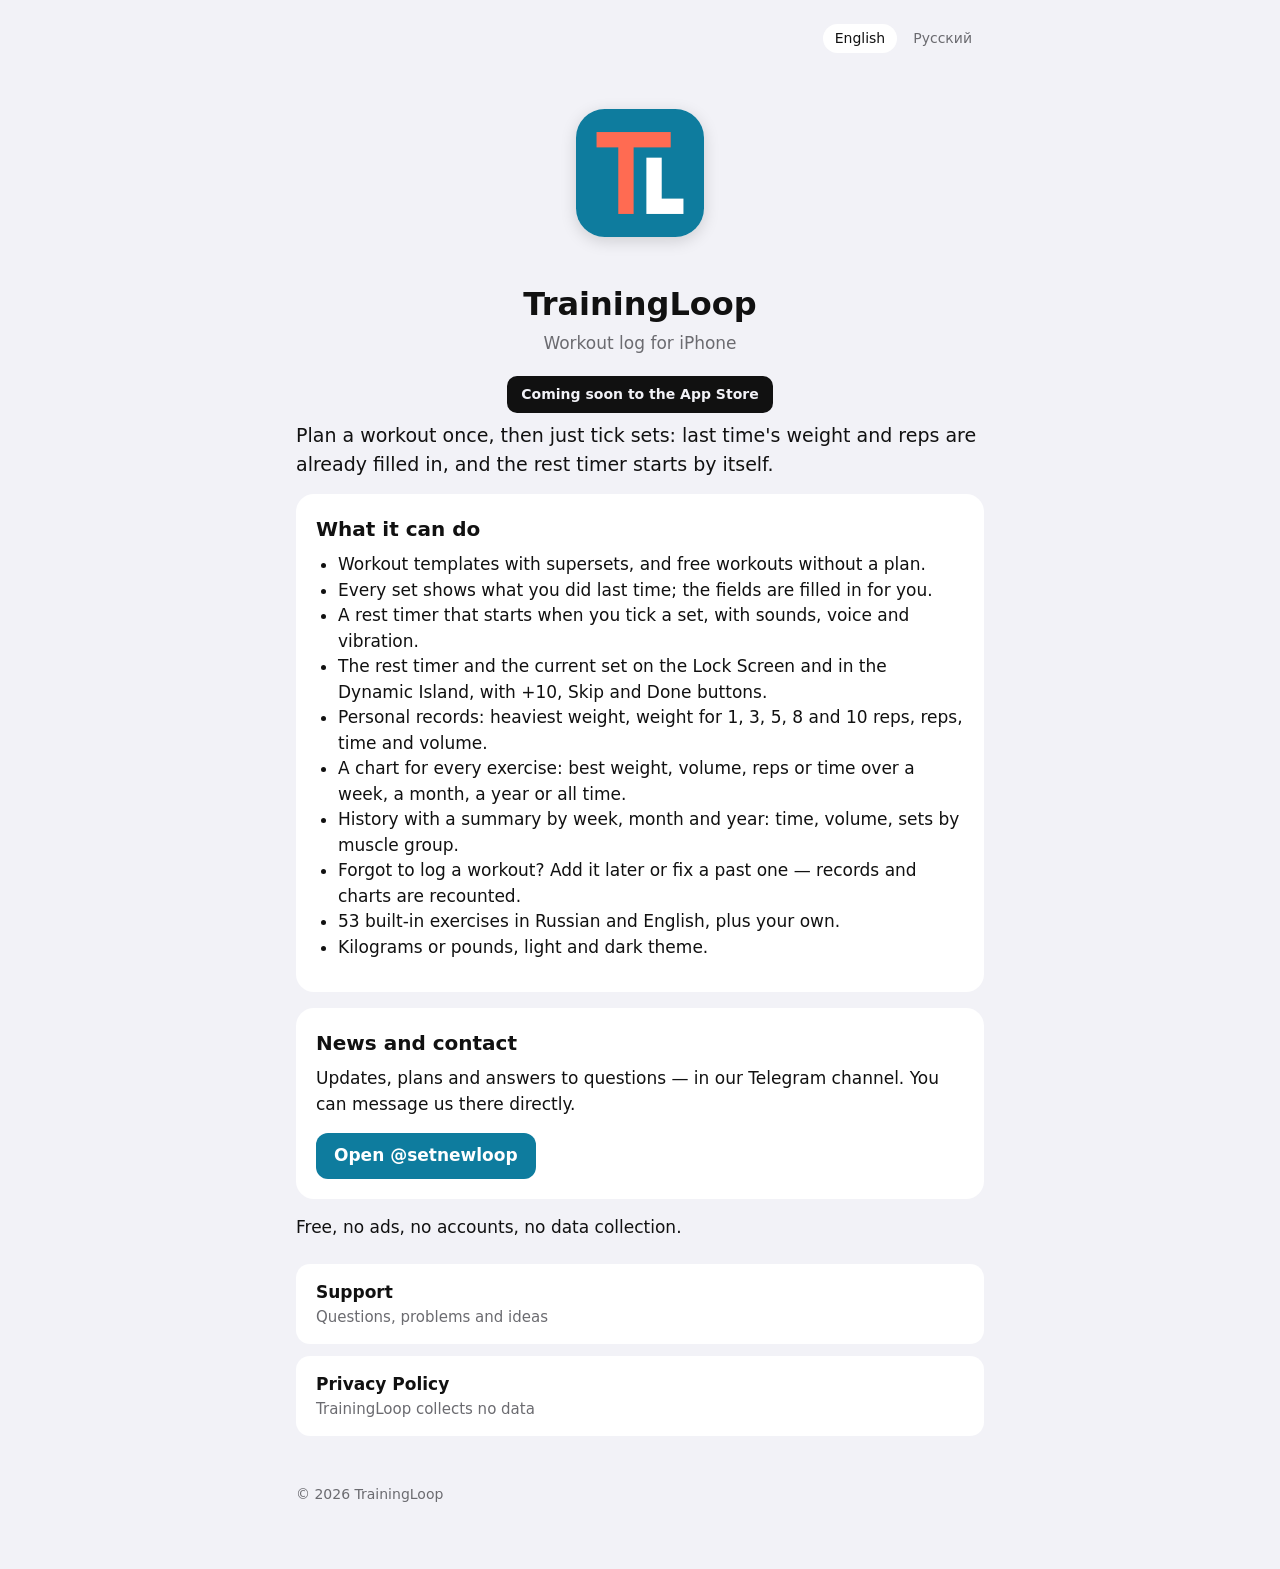
==== site/index.html @ 56a773b0 "README in SetLoop style; site: charts, past workouts, notifications - README: icon, links, how it wo" ====
<!doctype html>
<html lang="en">
<head>
<meta charset="utf-8">
<meta name="viewport" content="width=device-width, initial-scale=1">
<title>TrainingLoop — Workout Log</title>
<meta name="title-en" content="TrainingLoop — Workout Log">
<meta name="title-ru" content="TrainingLoop — дневник тренировок">
<meta name="description" content="TrainingLoop is a strength workout log for iPhone: templates, supersets, last time's numbers, a rest timer, records and progress charts.">
<meta property="og:type" content="website">
<meta property="og:site_name" content="TrainingLoop">
<meta property="og:title" content="TrainingLoop — Workout Log">
<meta property="og:description" content="Strength workout log for iPhone. Free, no ads, no data collection.">
<meta property="og:url" content="https://personan1.github.io/TrainingLoop/">
<meta property="og:image" content="https://personan1.github.io/TrainingLoop/social-preview.png">
<meta property="og:image:width" content="1280">
<meta property="og:image:height" content="640">
<meta name="twitter:card" content="summary_large_image">
<link rel="icon" href="icon.png">
<link rel="apple-touch-icon" href="icon.png">
<link rel="stylesheet" href="style.css?v=1">
<script src="lang.js"></script>
</head>
<body>
<main>
  <header>
    <nav class="lang" aria-label="Language">
      <button data-set="en">English</button>
      <button data-set="ru">Русский</button>
    </nav>
  </header>

  <div class="hero">
    <img src="icon.png" alt="">
  </div>

  <section data-lang="en" lang="en">
    <div class="hero">
      <h1>TrainingLoop</h1>
      <p class="muted">Workout log for iPhone</p>
      <span class="badge">Coming soon to the App Store</span>
    </div>
    <p class="lead">Plan a workout once, then just tick sets: last time's weight and reps are already filled in, and the rest timer starts by itself.</p>

    <div class="card">
      <h2>What it can do</h2>
      <ul>
        <li>Workout templates with supersets, and free workouts without a plan.</li>
        <li>Every set shows what you did last time; the fields are filled in for you.</li>
        <li>A rest timer that starts when you tick a set, with sounds, voice and vibration.</li>
        <li>The rest timer and the current set on the Lock Screen and in the Dynamic Island, with +10, Skip and Done buttons.</li>
        <li>Personal records: heaviest weight, weight for 1, 3, 5, 8 and 10 reps, reps, time and volume.</li>
        <li>A chart for every exercise: best weight, volume, reps or time over a week, a month, a year or all time.</li>
        <li>History with a summary by week, month and year: time, volume, sets by muscle group.</li>
        <li>Forgot to log a workout? Add it later or fix a past one — records and charts are recounted.</li>
        <li>53 built-in exercises in Russian and English, plus your own.</li>
        <li>Kilograms or pounds, light and dark theme.</li>
      </ul>
    </div>

    <div class="card telegram">
      <h2>News and contact</h2>
      <p>Updates, plans and answers to questions — in our Telegram channel. You can message us there directly.</p>
      <a class="button" href="https://t.me/setnewloop">Open @setnewloop</a>
    </div>

    <p>Free, no ads, no accounts, no data collection.</p>
    <div class="links">
      <a href="support/">Support<span>Questions, problems and ideas</span></a>
      <a href="privacy/">Privacy Policy<span>TrainingLoop collects no data</span></a>
    </div>
  </section>

  <section data-lang="ru" lang="ru">
    <div class="hero">
      <h1>TrainingLoop</h1>
      <p class="muted">Дневник тренировок для iPhone</p>
      <span class="badge">Скоро в App Store</span>
    </div>
    <p class="lead">Составьте тренировку один раз, а дальше просто отмечайте подходы: вес и повторы прошлого раза уже подставлены, таймер отдыха запускается сам.</p>

    <div class="card">
      <h2>Возможности</h2>
      <ul>
        <li>Шаблоны тренировок с суперсетами и свободные тренировки без плана.</li>
        <li>У каждого подхода видно, что было в прошлый раз; поля заполняются сами.</li>
        <li>Таймер отдыха запускается, когда отмечаете подход; звуки, голос и вибрация.</li>
        <li>Отдых и текущий подход на экране блокировки и в Dynamic Island, с кнопками «+10», «Пропустить» и «Выполнено».</li>
        <li>Личные рекорды: максимальный вес, вес на 1, 3, 5, 8 и 10 повторов, повторы, время и тоннаж.</li>
        <li>График по каждому упражнению: лучший вес, тоннаж, повторы или время за неделю, месяц, год или всё время.</li>
        <li>История и сводка за неделю, месяц и год: время, тоннаж, подходы по группам мышц.</li>
        <li>Забыли записать тренировку? Добавьте её задним числом или исправьте прошлую — рекорды и графики пересчитаются.</li>
        <li>53 встроенных упражнения на русском и английском, плюс свои.</li>
        <li>Килограммы или фунты, светлая и тёмная тема.</li>
      </ul>
    </div>

    <div class="card telegram">
      <h2>Новости и связь</h2>
      <p>Обновления, планы и ответы на вопросы — в нашем Telegram-канале. Там же можно написать нам напрямую.</p>
      <a class="button" href="https://t.me/setnewloop">Открыть @setnewloop</a>
    </div>

    <p>Бесплатно, без рекламы, без аккаунтов и без сбора данных.</p>
    <div class="links">
      <a href="support/">Поддержка<span>Вопросы, проблемы и идеи</span></a>
      <a href="privacy/">Политика конфиденциальности<span>TrainingLoop не собирает данные</span></a>
    </div>
  </section>

  <footer>© 2026 TrainingLoop</footer>
</main>
</body>
</html>
---- site/style.css ----
:root {
  --bg: #f2f2f7;
  --card: #fff;
  --fg: #111;
  --muted: #6b6b70;
  --accent: #0e7c9e;
  --line: #e2e2e7;
}
@media (prefers-color-scheme: dark) {
  :root {
    --bg: #000;
    --card: #1c1c1e;
    --fg: #f2f2f7;
    --muted: #98989f;
    --accent: #2a9cc0;
    --line: #2c2c2e;
  }
}
* { box-sizing: border-box; }
body {
  margin: 0;
  background: var(--bg);
  color: var(--fg);
  font: 17px/1.5 -apple-system, BlinkMacSystemFont, "Segoe UI", system-ui, sans-serif;
  -webkit-text-size-adjust: 100%;
}
main { max-width: 720px; margin: 0 auto; padding: 24px 16px 64px; }
header { display: flex; align-items: center; gap: 12px; margin-bottom: 24px; }
header a.home { display: flex; align-items: center; gap: 12px; color: inherit; text-decoration: none; font-weight: 600; font-size: 20px; }
header img { width: 44px; height: 44px; border-radius: 22.37%; }
nav.lang { margin-left: auto; display: flex; gap: 4px; }
nav.lang button {
  font: inherit; font-size: 14px; border: 0; border-radius: 99px; padding: 4px 12px;
  background: transparent; color: var(--muted); cursor: pointer;
}
nav.lang button[aria-pressed="true"] { background: var(--card); color: var(--fg); }
h1 { font-size: 32px; line-height: 1.2; margin: 0 0 8px; }
h2 { font-size: 20px; margin: 32px 0 8px; }
p, ul { margin: 0 0 12px; }
ul { padding-left: 22px; }
a { color: var(--accent); }
.muted { color: var(--muted); }
.card { background: var(--card); border-radius: 18px; padding: 20px; margin: 16px 0; }
.card h2 { margin-top: 0; }
.hero { text-align: center; padding: 32px 0 8px; }
.hero img { width: 128px; height: 128px; border-radius: 22.37%; box-shadow: 0 4px 16px rgba(0, 0, 0, .15); }
.links { display: grid; gap: 12px; margin-top: 24px; }
.links a {
  display: block; background: var(--card); border-radius: 14px; padding: 16px 20px;
  color: var(--fg); text-decoration: none; font-weight: 600;
}
.links a span { display: block; font-weight: 400; color: var(--muted); font-size: 15px; }
.button {
  display: inline-block; background: var(--accent); color: #fff; text-decoration: none;
  font-weight: 600; border-radius: 12px; padding: 10px 18px;
}
footer { margin-top: 48px; font-size: 14px; color: var(--muted); }
/* Both languages are on every page; lang.js hides the other one. Without JS both stay visible. */
html.js [data-lang]:not(.shown) { display: none; }
.lead { font-size: 19px; }
.badge {
  display: inline-block; margin-top: 8px; background: var(--fg); color: var(--bg);
  border-radius: 10px; padding: 8px 14px; font-size: 14px; font-weight: 600;
}
.telegram .button { margin-top: 4px; }
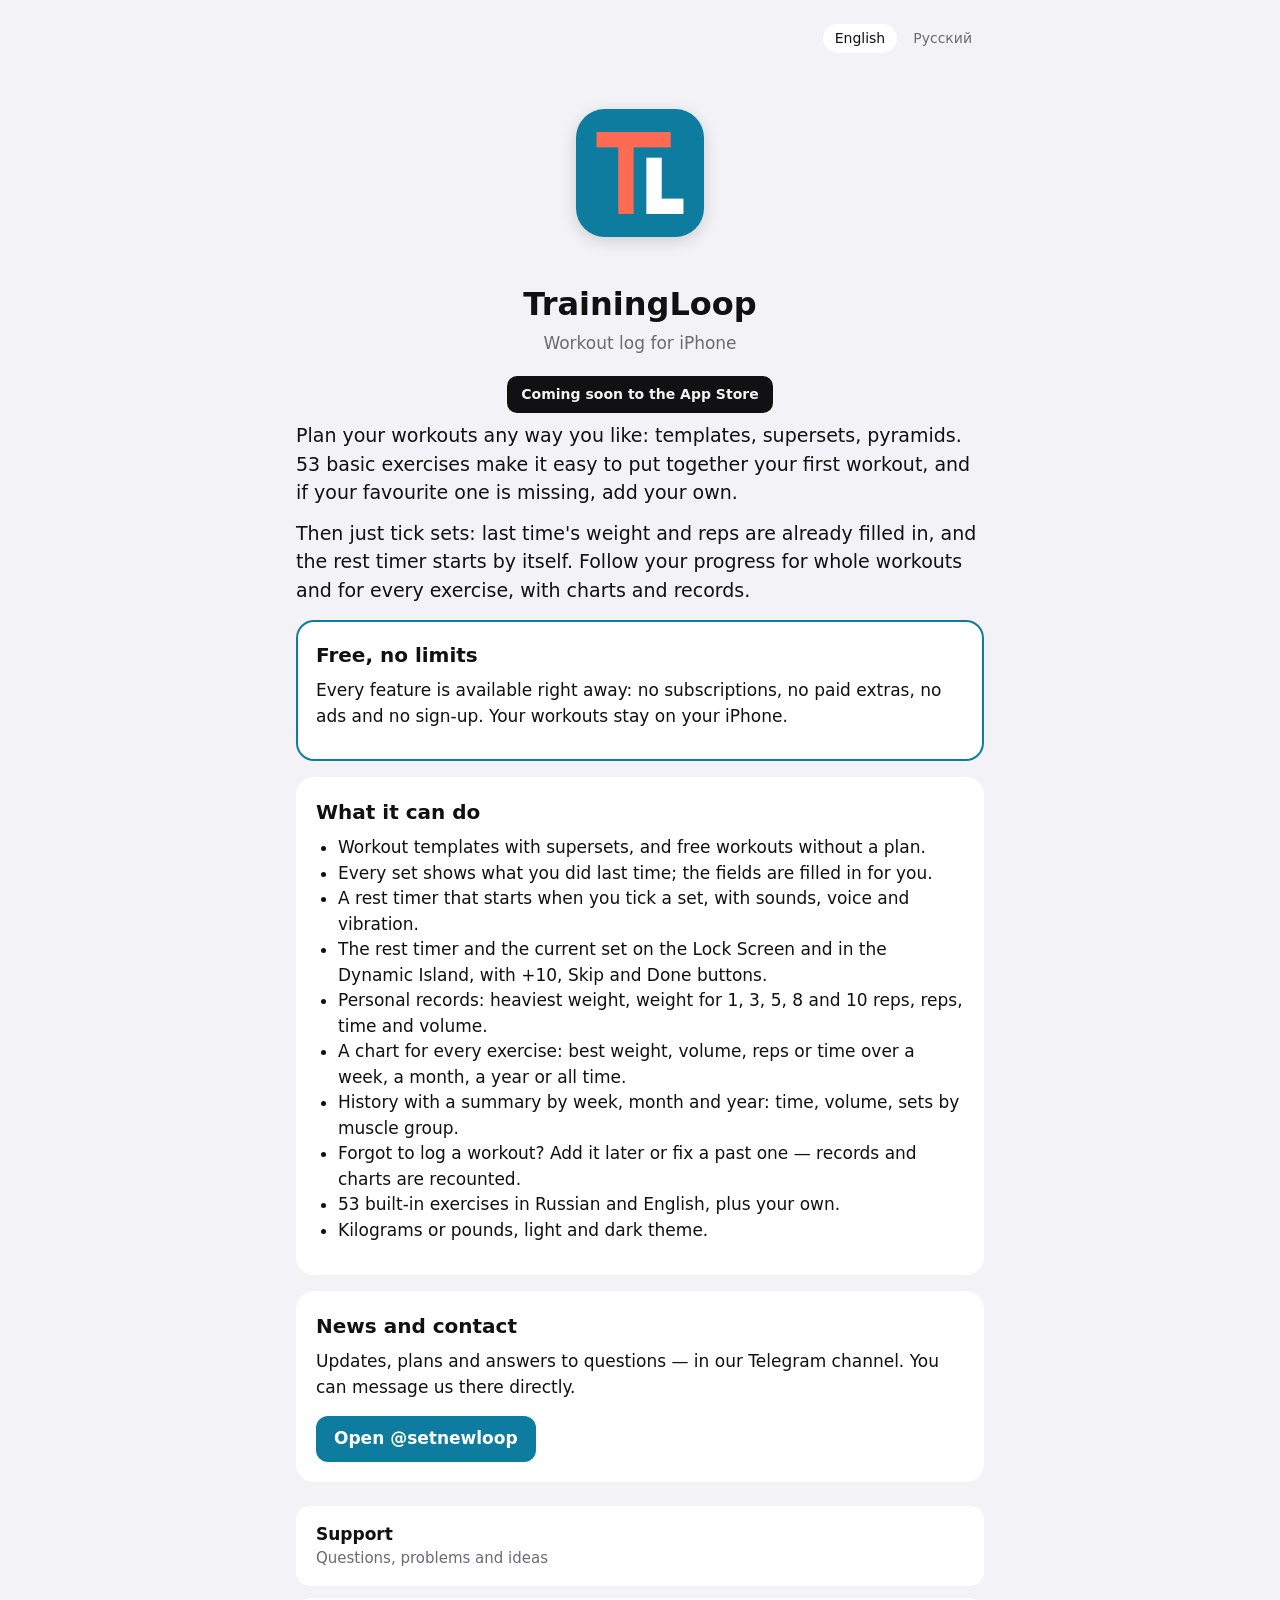
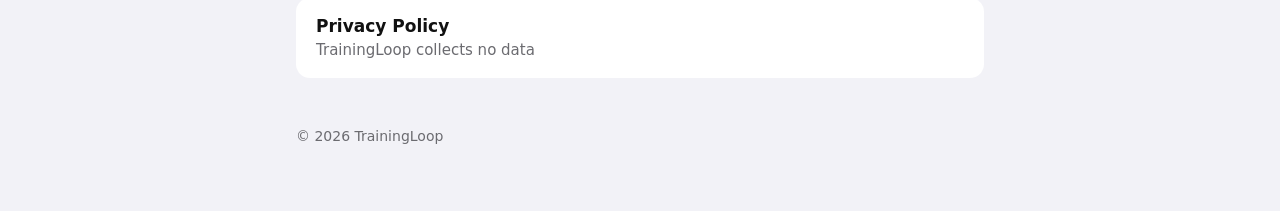
==== commit ad436941: "Landing: new intro and a "free, no limits" block Co-Authored-By: Claude Opus 5.5 <noreply@anthropic." ====
--- a/site/index.html
+++ b/site/index.html
@@ -10,7 +10,7 @@
 <meta property="og:type" content="website">
 <meta property="og:site_name" content="TrainingLoop">
 <meta property="og:title" content="TrainingLoop — Workout Log">
-<meta property="og:description" content="Strength workout log for iPhone. Free, no ads, no data collection.">
+<meta property="og:description" content="Strength workout log for iPhone. Free with no limits: no subscriptions, no ads, no data collection.">
 <meta property="og:url" content="https://personan1.github.io/TrainingLoop/">
 <meta property="og:image" content="https://personan1.github.io/TrainingLoop/social-preview.png">
 <meta property="og:image:width" content="1280">
@@ -18,7 +18,7 @@
 <meta name="twitter:card" content="summary_large_image">
 <link rel="icon" href="icon.png">
 <link rel="apple-touch-icon" href="icon.png">
-<link rel="stylesheet" href="style.css?v=1">
+<link rel="stylesheet" href="style.css?v=2">
 <script src="lang.js"></script>
 </head>
 <body>
@@ -40,7 +40,13 @@
       <p class="muted">Workout log for iPhone</p>
       <span class="badge">Coming soon to the App Store</span>
     </div>
-    <p class="lead">Plan a workout once, then just tick sets: last time's weight and reps are already filled in, and the rest timer starts by itself.</p>
+    <p class="lead">Plan your workouts any way you like: templates, supersets, pyramids. 53 basic exercises make it easy to put together your first workout, and if your favourite one is missing, add your own.</p>
+    <p class="lead">Then just tick sets: last time's weight and reps are already filled in, and the rest timer starts by itself. Follow your progress for whole workouts and for every exercise, with charts and records.</p>
+
+    <div class="card free">
+      <h2>Free, no limits</h2>
+      <p>Every feature is available right away: no subscriptions, no paid extras, no ads and no sign-up. Your workouts stay on your iPhone.</p>
+    </div>
 
     <div class="card">
       <h2>What it can do</h2>
@@ -64,7 +70,6 @@
       <a class="button" href="https://t.me/setnewloop">Open @setnewloop</a>
     </div>
 
-    <p>Free, no ads, no accounts, no data collection.</p>
     <div class="links">
       <a href="support/">Support<span>Questions, problems and ideas</span></a>
       <a href="privacy/">Privacy Policy<span>TrainingLoop collects no data</span></a>
@@ -77,7 +82,13 @@
       <p class="muted">Дневник тренировок для iPhone</p>
       <span class="badge">Скоро в App Store</span>
     </div>
-    <p class="lead">Составьте тренировку один раз, а дальше просто отмечайте подходы: вес и повторы прошлого раза уже подставлены, таймер отдыха запускается сам.</p>
+    <p class="lead">Составляйте и планируйте тренировки как удобно: шаблоны, суперсеты, пирамиды. 53 базовых упражнения помогут быстро собрать первую тренировку, а если любимого нет — добавьте своё.</p>
+    <p class="lead">Дальше просто отмечайте подходы: вес и повторы прошлого раза уже подставлены, таймер отдыха запускается сам. Следите за прогрессом и по тренировкам, и по каждому упражнению — с графиками и рекордами.</p>
+
+    <div class="card free">
+      <h2>Бесплатно и без ограничений</h2>
+      <p>Все функции доступны сразу: без подписок, платных дополнений, рекламы и регистрации. Тренировки хранятся на вашем iPhone.</p>
+    </div>
 
     <div class="card">
       <h2>Возможности</h2>
@@ -101,7 +112,6 @@
       <a class="button" href="https://t.me/setnewloop">Открыть @setnewloop</a>
     </div>
 
-    <p>Бесплатно, без рекламы, без аккаунтов и без сбора данных.</p>
     <div class="links">
       <a href="support/">Поддержка<span>Вопросы, проблемы и идеи</span></a>
       <a href="privacy/">Политика конфиденциальности<span>TrainingLoop не собирает данные</span></a>
--- a/site/style.css
+++ b/site/style.css
@@ -63,3 +63,4 @@
   border-radius: 10px; padding: 8px 14px; font-size: 14px; font-weight: 600;
 }
 .telegram .button { margin-top: 4px; }
+.free { box-shadow: inset 0 0 0 2px var(--accent); }
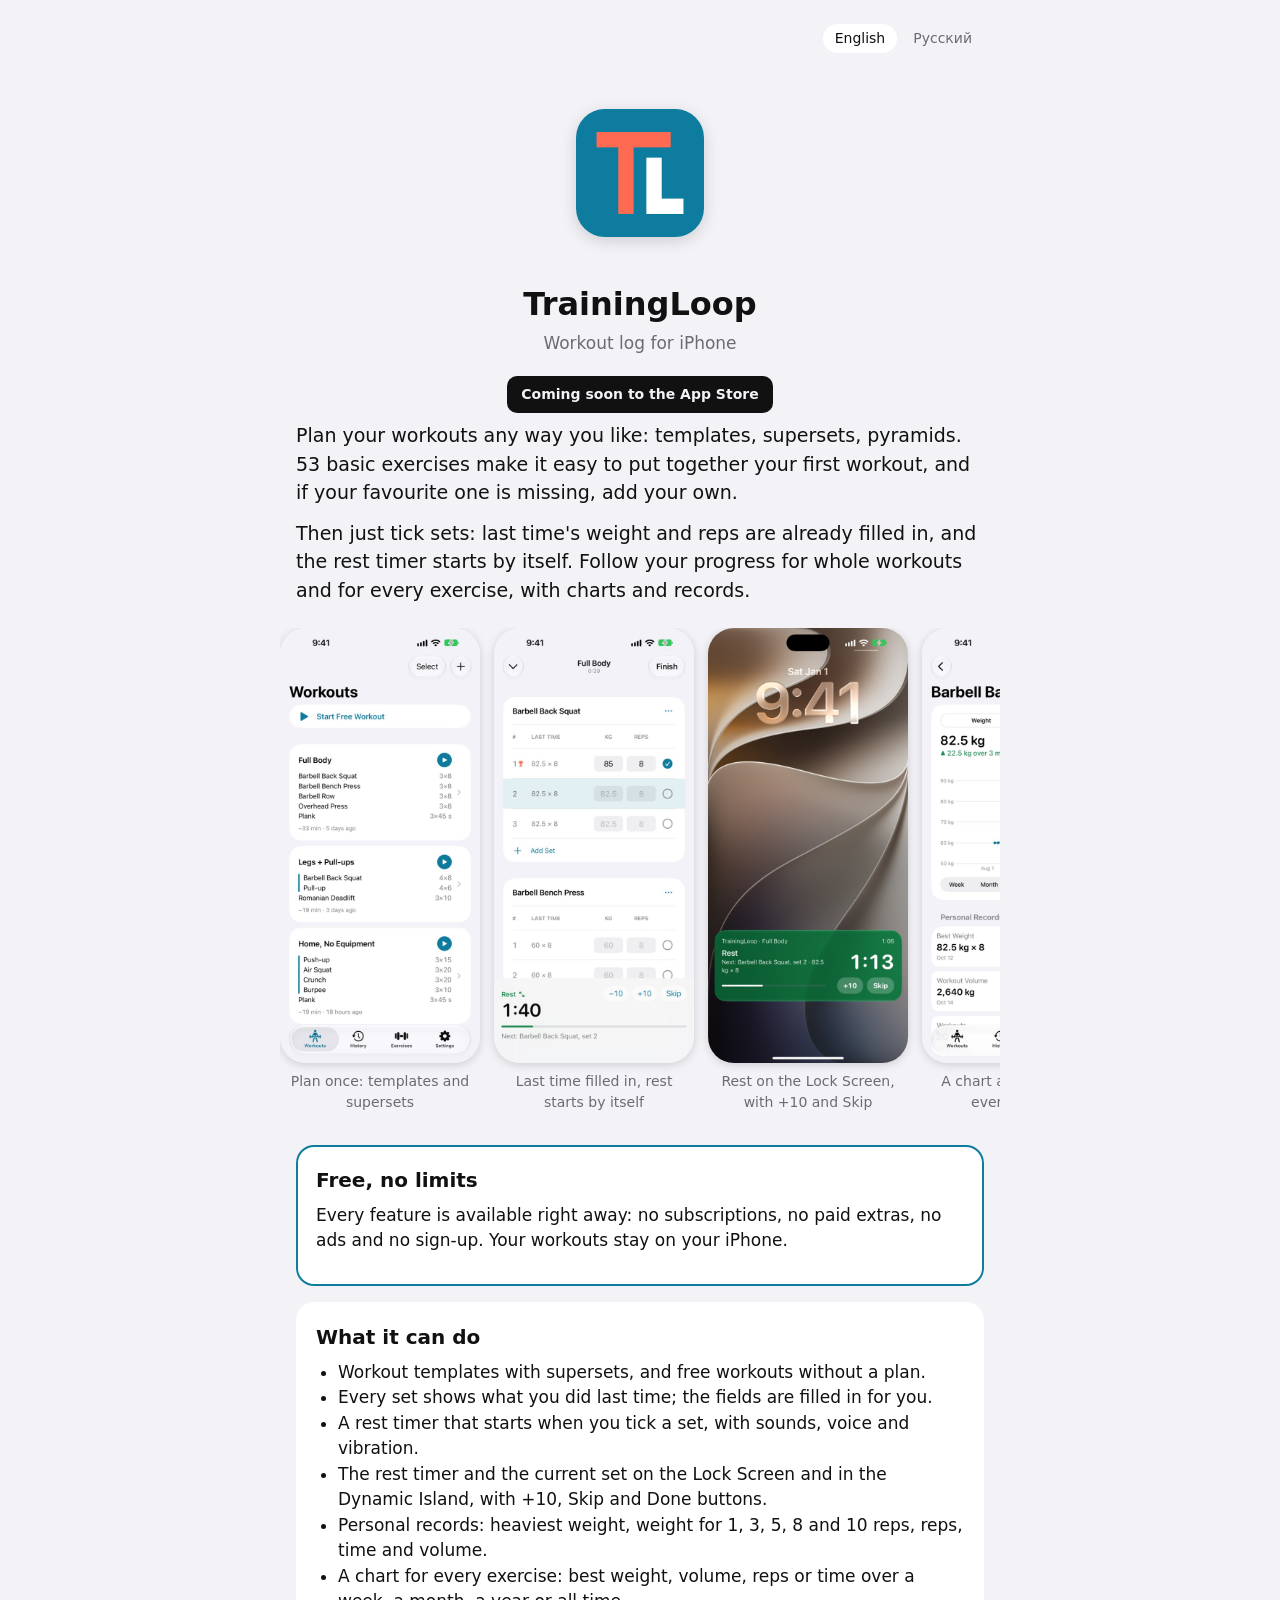
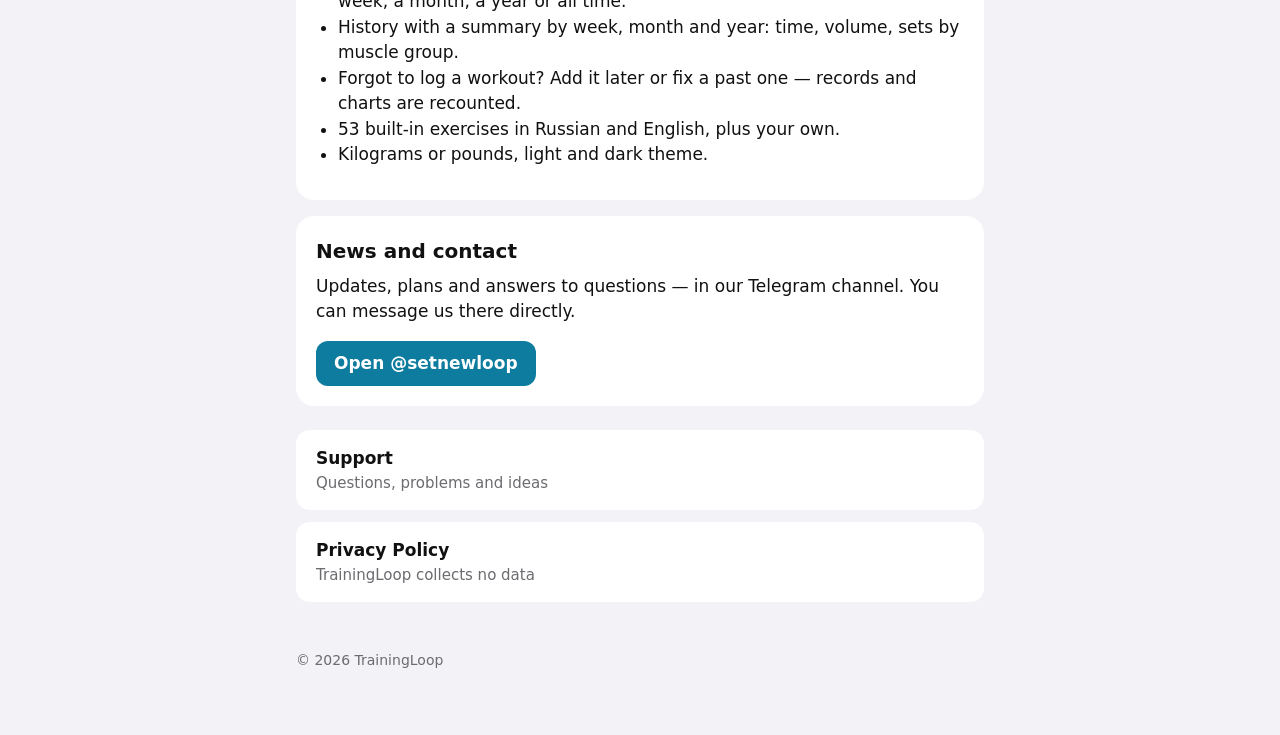
==== commit e7a67e64: "Screenshots on the landing page and in README Six screenshots per language on the landing (scrollabl" ====
--- a/site/index.html
+++ b/site/index.html
@@ -18,7 +18,7 @@
 <meta name="twitter:card" content="summary_large_image">
 <link rel="icon" href="icon.png">
 <link rel="apple-touch-icon" href="icon.png">
-<link rel="stylesheet" href="style.css?v=2">
+<link rel="stylesheet" href="style.css?v=3">
 <script src="lang.js"></script>
 </head>
 <body>
@@ -42,6 +42,15 @@
     </div>
     <p class="lead">Plan your workouts any way you like: templates, supersets, pyramids. 53 basic exercises make it easy to put together your first workout, and if your favourite one is missing, add your own.</p>
     <p class="lead">Then just tick sets: last time's weight and reps are already filled in, and the rest timer starts by itself. Follow your progress for whole workouts and for every exercise, with charts and records.</p>
+
+    <div class="shots" aria-label="Screenshots">
+      <figure><img src="screens/en-1-templates.jpg" alt="Workout templates with supersets" loading="lazy"><figcaption>Plan once: templates and supersets</figcaption></figure>
+      <figure><img src="screens/en-2-workout.jpg" alt="Workout screen: last time's numbers, a record and the rest timer" loading="lazy"><figcaption>Last time filled in, rest starts by itself</figcaption></figure>
+      <figure><img src="screens/en-3-lock.jpg" alt="Live Activity on the Lock Screen" loading="lazy"><figcaption>Rest on the Lock Screen, with +10 and Skip</figcaption></figure>
+      <figure><img src="screens/en-4-chart.jpg" alt="Exercise chart and personal records" loading="lazy"><figcaption>A chart and records for every exercise</figcaption></figure>
+      <figure><img src="screens/en-5-history.jpg" alt="History with records" loading="lazy"><figcaption>History with records 🏆</figcaption></figure>
+      <figure><img src="screens/en-6-summary.jpg" alt="Monthly summary: volume by week and a calendar" loading="lazy"><figcaption>Summary by week, month and year</figcaption></figure>
+    </div>
 
     <div class="card free">
       <h2>Free, no limits</h2>
@@ -85,6 +94,15 @@
     <p class="lead">Составляйте и планируйте тренировки как удобно: шаблоны, суперсеты, пирамиды. 53 базовых упражнения помогут быстро собрать первую тренировку, а если любимого нет — добавьте своё.</p>
     <p class="lead">Дальше просто отмечайте подходы: вес и повторы прошлого раза уже подставлены, таймер отдыха запускается сам. Следите за прогрессом и по тренировкам, и по каждому упражнению — с графиками и рекордами.</p>
 
+    <div class="shots" aria-label="Скриншоты">
+      <figure><img src="screens/ru-1-templates.jpg" alt="Шаблоны тренировок с суперсетами" loading="lazy"><figcaption>Один раз составьте: шаблоны и суперсеты</figcaption></figure>
+      <figure><img src="screens/ru-2-workout.jpg" alt="Экран тренировки: прошлый раз, рекорд и таймер отдыха" loading="lazy"><figcaption>Прошлый раз подставлен, отдых — сам</figcaption></figure>
+      <figure><img src="screens/ru-3-lock.jpg" alt="Live Activity на экране блокировки" loading="lazy"><figcaption>Отдых на экране блокировки, с «+10» и «Пропустить»</figcaption></figure>
+      <figure><img src="screens/ru-4-chart.jpg" alt="График упражнения и личные рекорды" loading="lazy"><figcaption>График и рекорды по каждому упражнению</figcaption></figure>
+      <figure><img src="screens/ru-5-history.jpg" alt="История с рекордами" loading="lazy"><figcaption>История с рекордами 🏆</figcaption></figure>
+      <figure><img src="screens/ru-6-summary.jpg" alt="Сводка за месяц: тоннаж по неделям и календарь" loading="lazy"><figcaption>Сводка за неделю, месяц и год</figcaption></figure>
+    </div>
+
     <div class="card free">
       <h2>Бесплатно и без ограничений</h2>
       <p>Все функции доступны сразу: без подписок, платных дополнений, рекламы и регистрации. Тренировки хранятся на вашем iPhone.</p>
--- a/site/style.css
+++ b/site/style.css
@@ -63,4 +63,14 @@
   border-radius: 10px; padding: 8px 14px; font-size: 14px; font-weight: 600;
 }
 .telegram .button { margin-top: 4px; }
+.shots {
+  display: flex; gap: 14px; overflow-x: auto; scroll-snap-type: x mandatory;
+  margin: 24px -16px; padding: 0 16px 8px; scrollbar-width: thin;
+}
+.shots figure { flex: 0 0 200px; margin: 0; scroll-snap-align: start; }
+.shots img {
+  display: block; width: 100%; height: auto; aspect-ratio: 1320 / 2868;
+  border-radius: 26px; box-shadow: 0 2px 10px rgba(0, 0, 0, .15);
+}
+.shots figcaption { font-size: 14px; color: var(--muted); margin-top: 8px; text-align: center; }
 .free { box-shadow: inset 0 0 0 2px var(--accent); }
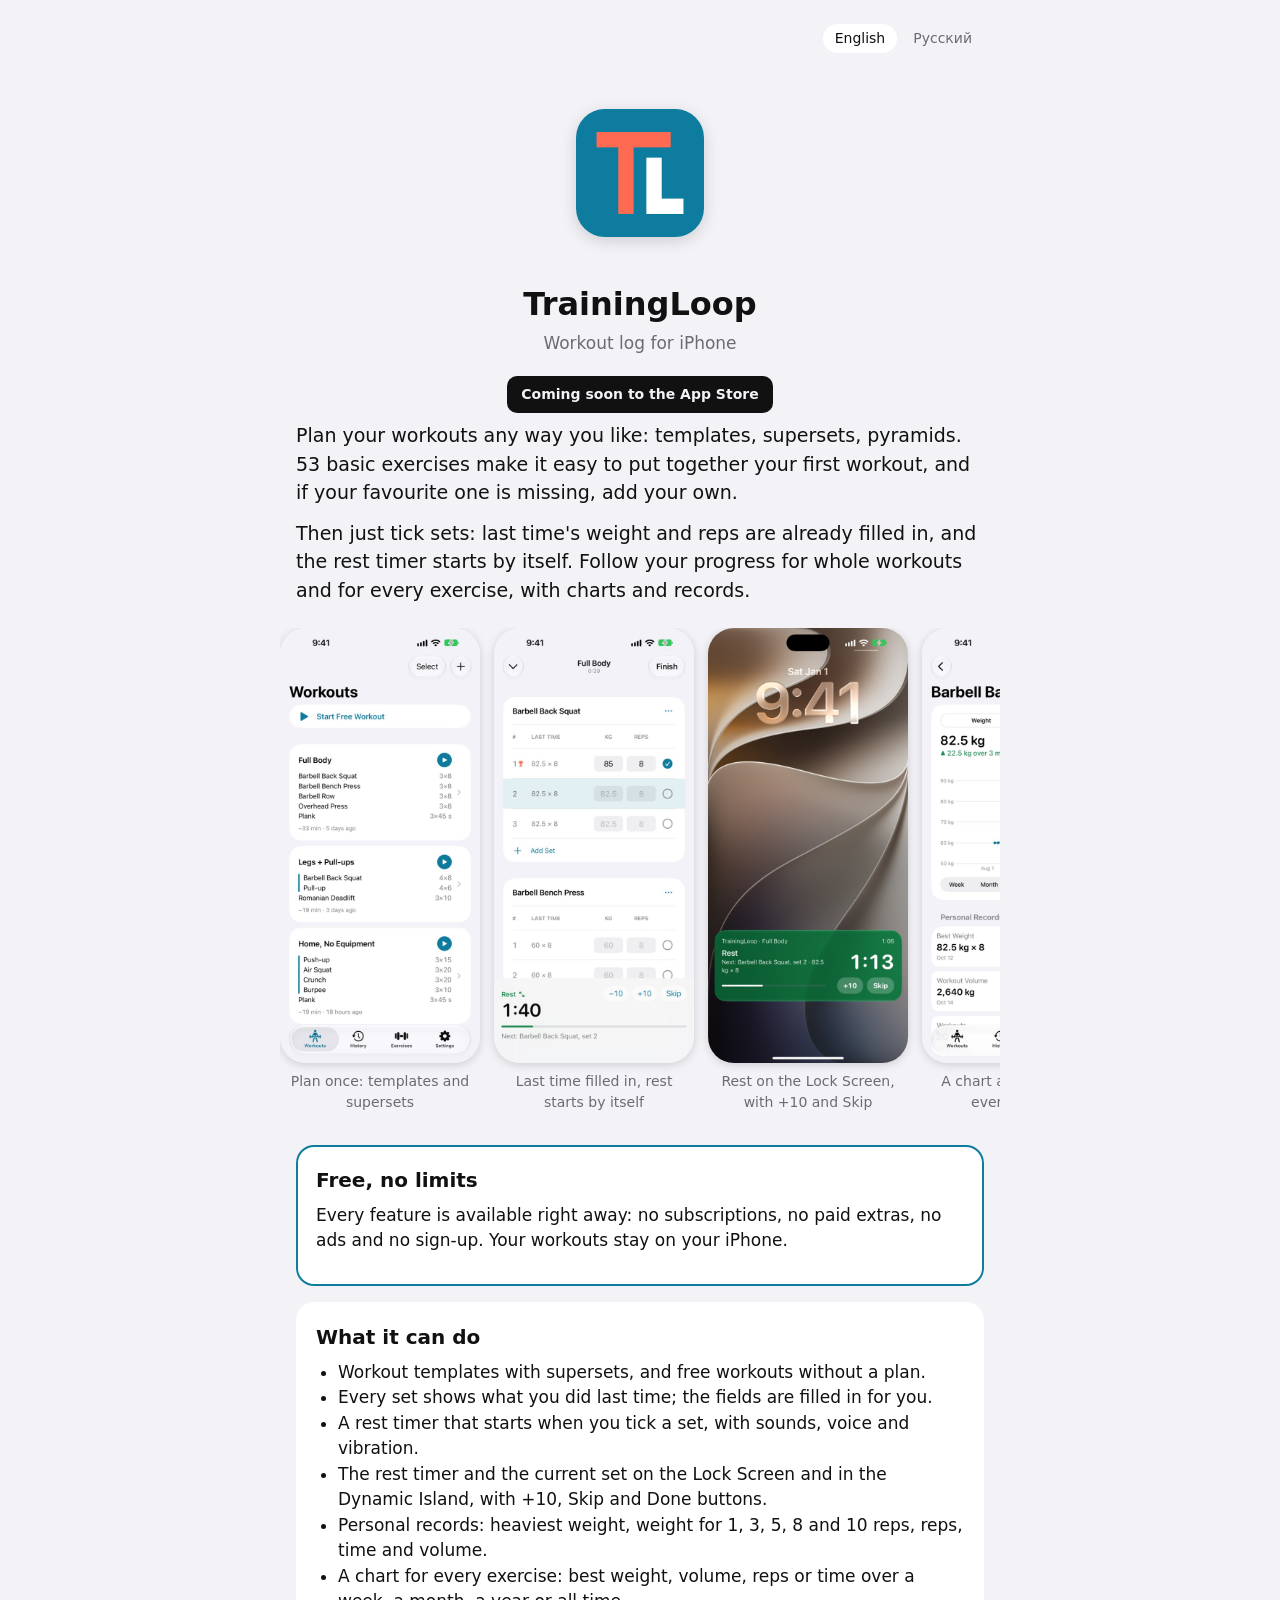
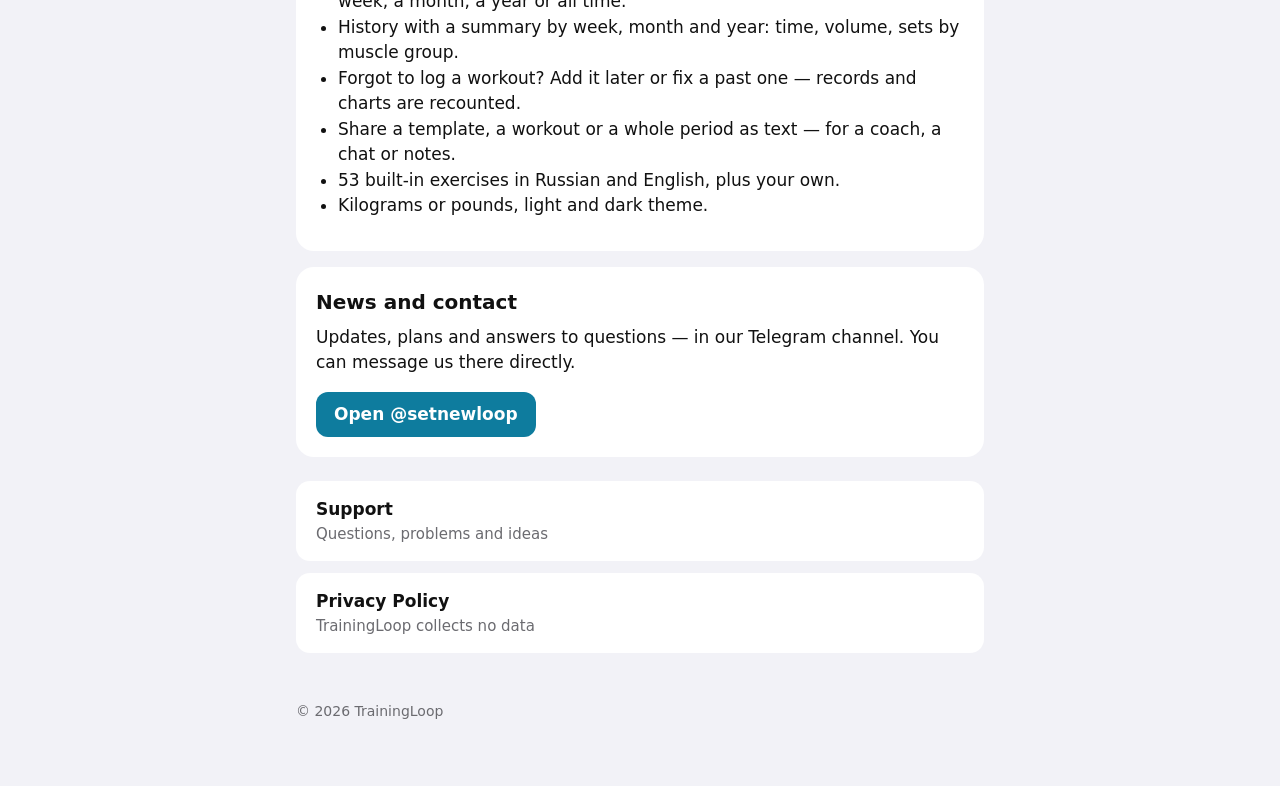
==== commit 88c07466: "Docs and site: text export (D12), chart periods, catalog filters SPEC D8/D10/D12/D13 and DESIGN V9/V" ====
--- a/site/index.html
+++ b/site/index.html
@@ -68,6 +68,7 @@
         <li>A chart for every exercise: best weight, volume, reps or time over a week, a month, a year or all time.</li>
         <li>History with a summary by week, month and year: time, volume, sets by muscle group.</li>
         <li>Forgot to log a workout? Add it later or fix a past one — records and charts are recounted.</li>
+        <li>Share a template, a workout or a whole period as text — for a coach, a chat or notes.</li>
         <li>53 built-in exercises in Russian and English, plus your own.</li>
         <li>Kilograms or pounds, light and dark theme.</li>
       </ul>
@@ -119,6 +120,7 @@
         <li>График по каждому упражнению: лучший вес, тоннаж, повторы или время за неделю, месяц, год или всё время.</li>
         <li>История и сводка за неделю, месяц и год: время, тоннаж, подходы по группам мышц.</li>
         <li>Забыли записать тренировку? Добавьте её задним числом или исправьте прошлую — рекорды и графики пересчитаются.</li>
+        <li>Отправьте шаблон, тренировку или весь период текстом — тренеру, в чат или в заметки.</li>
         <li>53 встроенных упражнения на русском и английском, плюс свои.</li>
         <li>Килограммы или фунты, светлая и тёмная тема.</li>
       </ul>
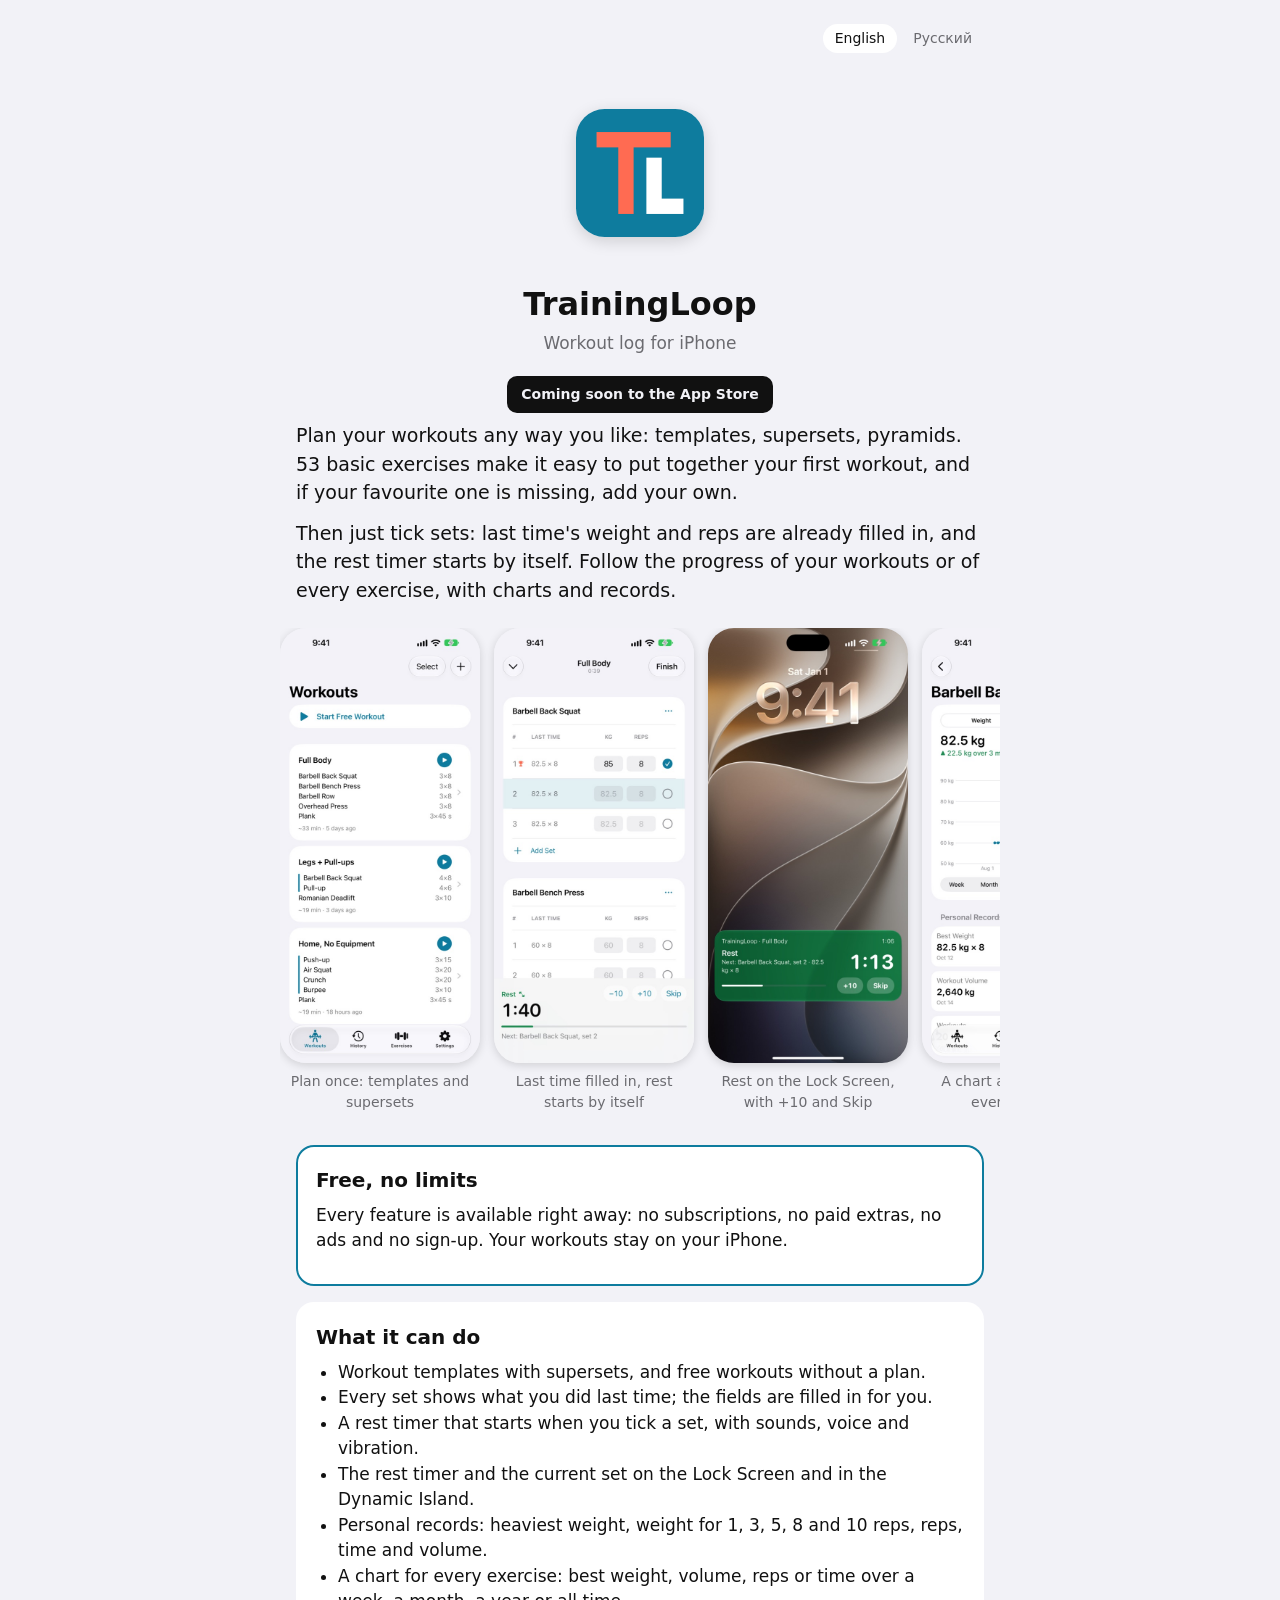
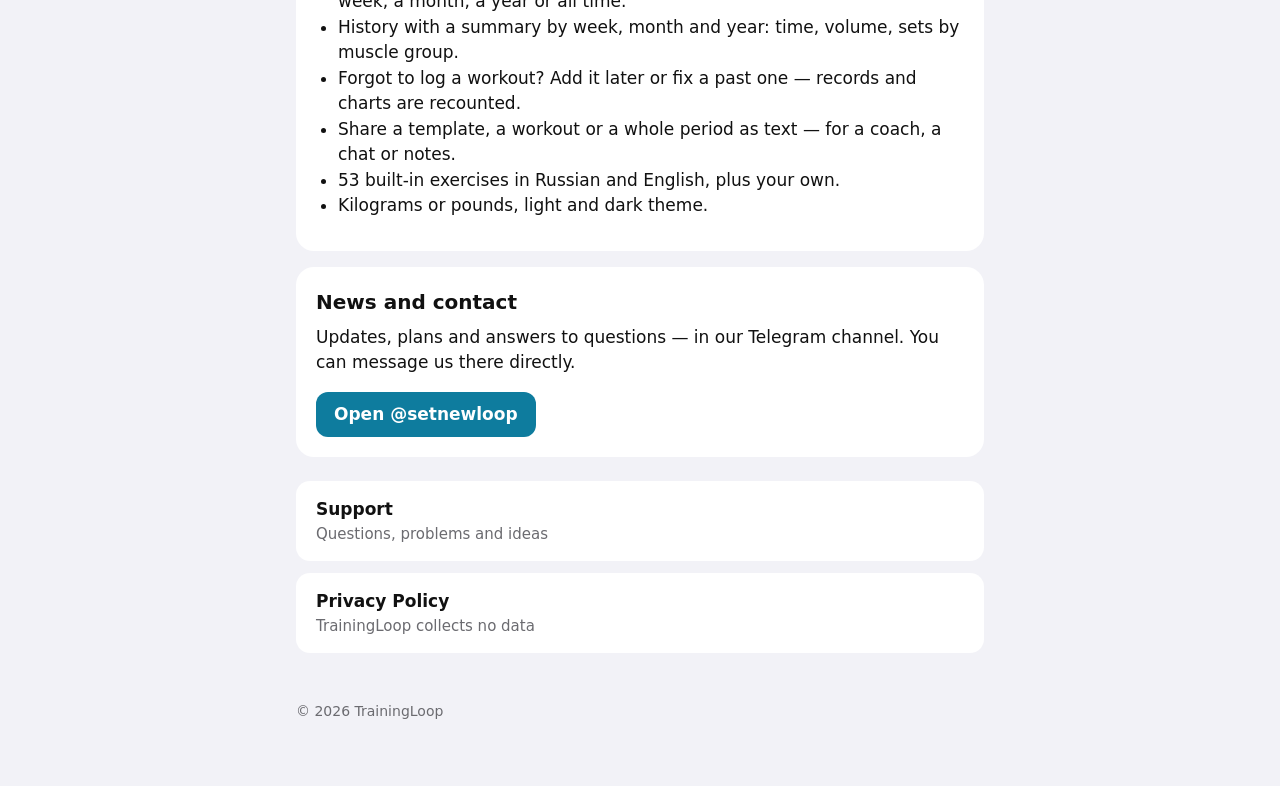
==== commit 4470fc52: "Landing: shorter progress line and Lock Screen item Co-Authored-By: Claude Opus 5.5 <noreply@anthrop" ====
--- a/site/index.html
+++ b/site/index.html
@@ -41,7 +41,7 @@
       <span class="badge">Coming soon to the App Store</span>
     </div>
     <p class="lead">Plan your workouts any way you like: templates, supersets, pyramids. 53 basic exercises make it easy to put together your first workout, and if your favourite one is missing, add your own.</p>
-    <p class="lead">Then just tick sets: last time's weight and reps are already filled in, and the rest timer starts by itself. Follow your progress for whole workouts and for every exercise, with charts and records.</p>
+    <p class="lead">Then just tick sets: last time's weight and reps are already filled in, and the rest timer starts by itself. Follow the progress of your workouts or of every exercise, with charts and records.</p>
 
     <div class="shots" aria-label="Screenshots">
       <figure><img src="screens/en-1-templates.jpg" alt="Workout templates with supersets" loading="lazy"><figcaption>Plan once: templates and supersets</figcaption></figure>
@@ -63,7 +63,7 @@
         <li>Workout templates with supersets, and free workouts without a plan.</li>
         <li>Every set shows what you did last time; the fields are filled in for you.</li>
         <li>A rest timer that starts when you tick a set, with sounds, voice and vibration.</li>
-        <li>The rest timer and the current set on the Lock Screen and in the Dynamic Island, with +10, Skip and Done buttons.</li>
+        <li>The rest timer and the current set on the Lock Screen and in the Dynamic Island.</li>
         <li>Personal records: heaviest weight, weight for 1, 3, 5, 8 and 10 reps, reps, time and volume.</li>
         <li>A chart for every exercise: best weight, volume, reps or time over a week, a month, a year or all time.</li>
         <li>History with a summary by week, month and year: time, volume, sets by muscle group.</li>
@@ -93,7 +93,7 @@
       <span class="badge">Скоро в App Store</span>
     </div>
     <p class="lead">Составляйте и планируйте тренировки как удобно: шаблоны, суперсеты, пирамиды. 53 базовых упражнения помогут быстро собрать первую тренировку, а если любимого нет — добавьте своё.</p>
-    <p class="lead">Дальше просто отмечайте подходы: вес и повторы прошлого раза уже подставлены, таймер отдыха запускается сам. Следите за прогрессом и по тренировкам, и по каждому упражнению — с графиками и рекордами.</p>
+    <p class="lead">Дальше просто отмечайте подходы: вес и повторы прошлого раза уже подставлены, таймер отдыха запускается сам. Следите за прогрессом тренировок или каждого упражнения — с графиками и рекордами.</p>
 
     <div class="shots" aria-label="Скриншоты">
       <figure><img src="screens/ru-1-templates.jpg" alt="Шаблоны тренировок с суперсетами" loading="lazy"><figcaption>Один раз составьте: шаблоны и суперсеты</figcaption></figure>
@@ -115,7 +115,7 @@
         <li>Шаблоны тренировок с суперсетами и свободные тренировки без плана.</li>
         <li>У каждого подхода видно, что было в прошлый раз; поля заполняются сами.</li>
         <li>Таймер отдыха запускается, когда отмечаете подход; звуки, голос и вибрация.</li>
-        <li>Отдых и текущий подход на экране блокировки и в Dynamic Island, с кнопками «+10», «Пропустить» и «Выполнено».</li>
+        <li>Отдых и текущий подход на экране блокировки и в Dynamic Island.</li>
         <li>Личные рекорды: максимальный вес, вес на 1, 3, 5, 8 и 10 повторов, повторы, время и тоннаж.</li>
         <li>График по каждому упражнению: лучший вес, тоннаж, повторы или время за неделю, месяц, год или всё время.</li>
         <li>История и сводка за неделю, месяц и год: время, тоннаж, подходы по группам мышц.</li>
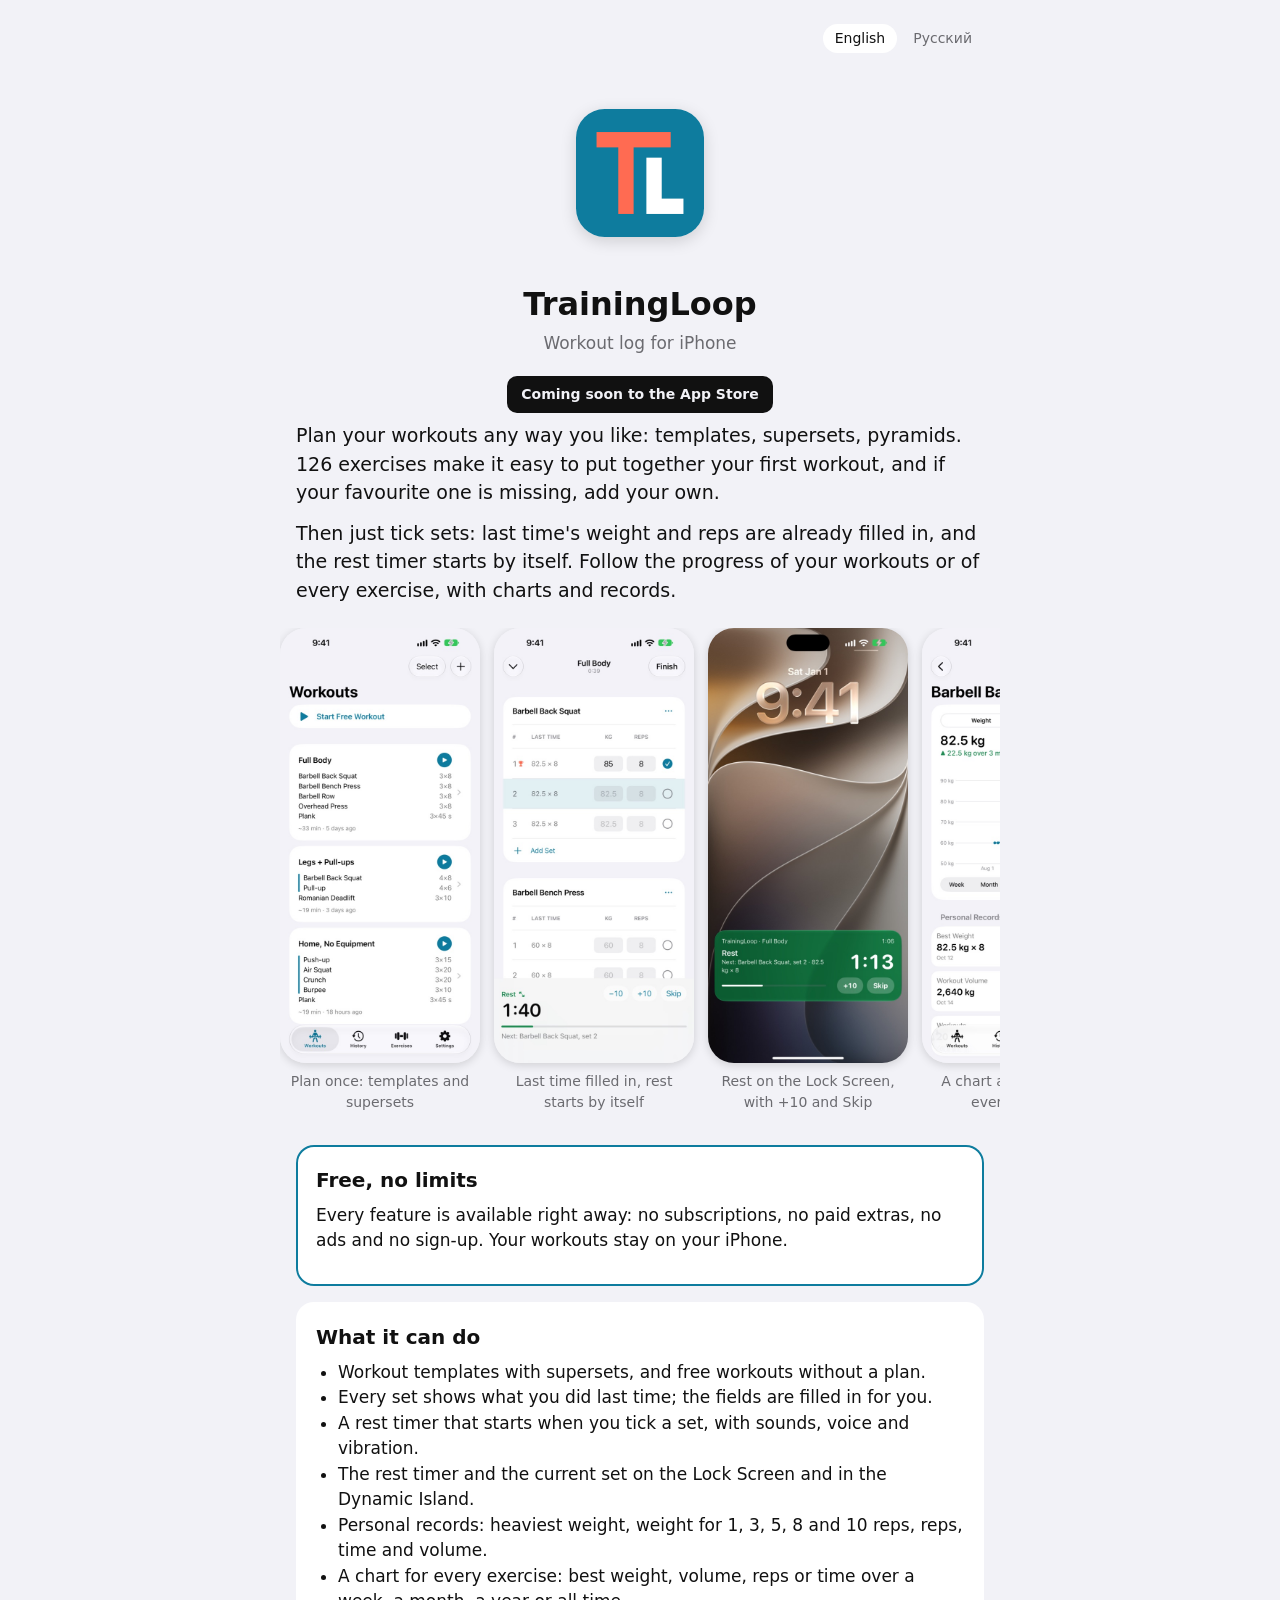
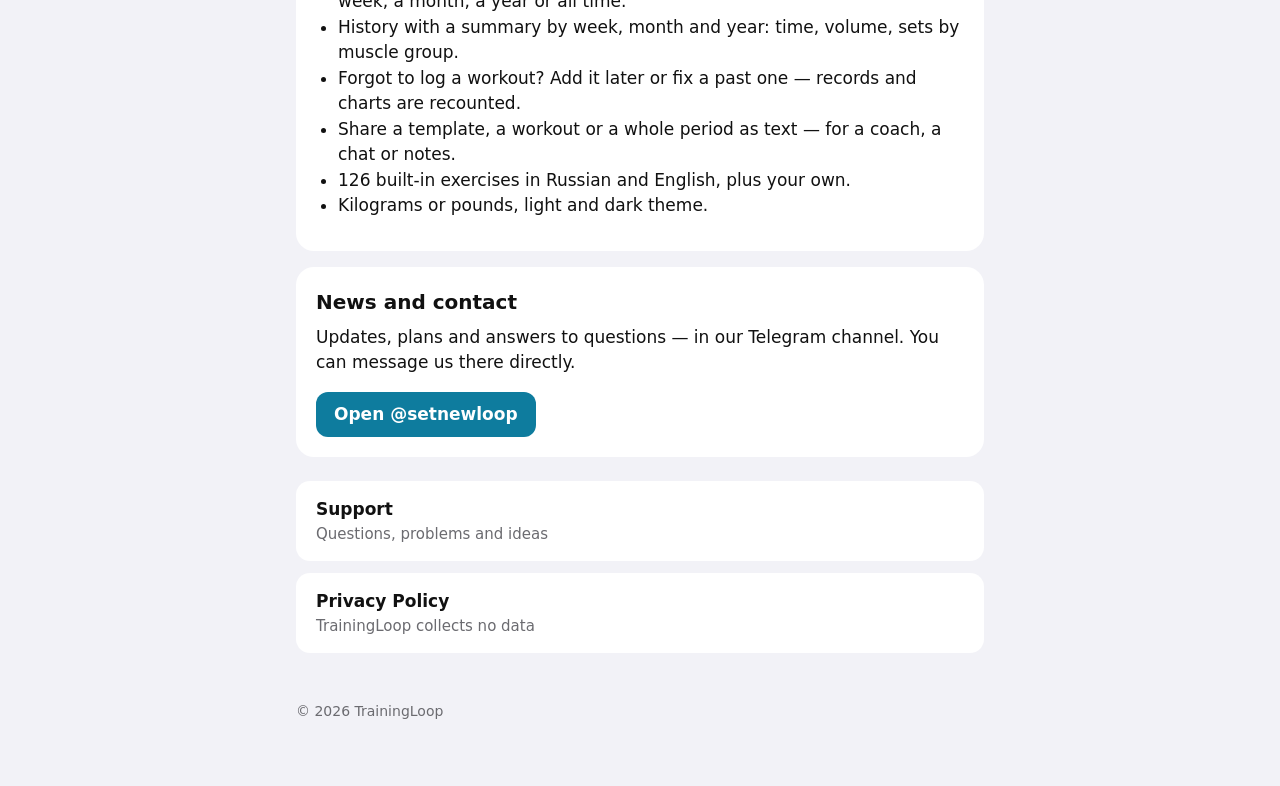
==== commit 6f973f12: "Catalog: 73 more built-in exercises (machines and variations) Machines, Smith and cable moves plus c" ====
--- a/site/index.html
+++ b/site/index.html
@@ -40,7 +40,7 @@
       <p class="muted">Workout log for iPhone</p>
       <span class="badge">Coming soon to the App Store</span>
     </div>
-    <p class="lead">Plan your workouts any way you like: templates, supersets, pyramids. 53 basic exercises make it easy to put together your first workout, and if your favourite one is missing, add your own.</p>
+    <p class="lead">Plan your workouts any way you like: templates, supersets, pyramids. 126 exercises make it easy to put together your first workout, and if your favourite one is missing, add your own.</p>
     <p class="lead">Then just tick sets: last time's weight and reps are already filled in, and the rest timer starts by itself. Follow the progress of your workouts or of every exercise, with charts and records.</p>
 
     <div class="shots" aria-label="Screenshots">
@@ -69,7 +69,7 @@
         <li>History with a summary by week, month and year: time, volume, sets by muscle group.</li>
         <li>Forgot to log a workout? Add it later or fix a past one — records and charts are recounted.</li>
         <li>Share a template, a workout or a whole period as text — for a coach, a chat or notes.</li>
-        <li>53 built-in exercises in Russian and English, plus your own.</li>
+        <li>126 built-in exercises in Russian and English, plus your own.</li>
         <li>Kilograms or pounds, light and dark theme.</li>
       </ul>
     </div>
@@ -92,7 +92,7 @@
       <p class="muted">Дневник тренировок для iPhone</p>
       <span class="badge">Скоро в App Store</span>
     </div>
-    <p class="lead">Составляйте и планируйте тренировки как удобно: шаблоны, суперсеты, пирамиды. 53 базовых упражнения помогут быстро собрать первую тренировку, а если любимого нет — добавьте своё.</p>
+    <p class="lead">Составляйте и планируйте тренировки как удобно: шаблоны, суперсеты, пирамиды. 126 упражнений помогут быстро собрать первую тренировку, а если любимого нет — добавьте своё.</p>
     <p class="lead">Дальше просто отмечайте подходы: вес и повторы прошлого раза уже подставлены, таймер отдыха запускается сам. Следите за прогрессом тренировок или каждого упражнения — с графиками и рекордами.</p>
 
     <div class="shots" aria-label="Скриншоты">
@@ -121,7 +121,7 @@
         <li>История и сводка за неделю, месяц и год: время, тоннаж, подходы по группам мышц.</li>
         <li>Забыли записать тренировку? Добавьте её задним числом или исправьте прошлую — рекорды и графики пересчитаются.</li>
         <li>Отправьте шаблон, тренировку или весь период текстом — тренеру, в чат или в заметки.</li>
-        <li>53 встроенных упражнения на русском и английском, плюс свои.</li>
+        <li>126 встроенных упражнений на русском и английском, плюс свои.</li>
         <li>Килограммы или фунты, светлая и тёмная тема.</li>
       </ul>
     </div>
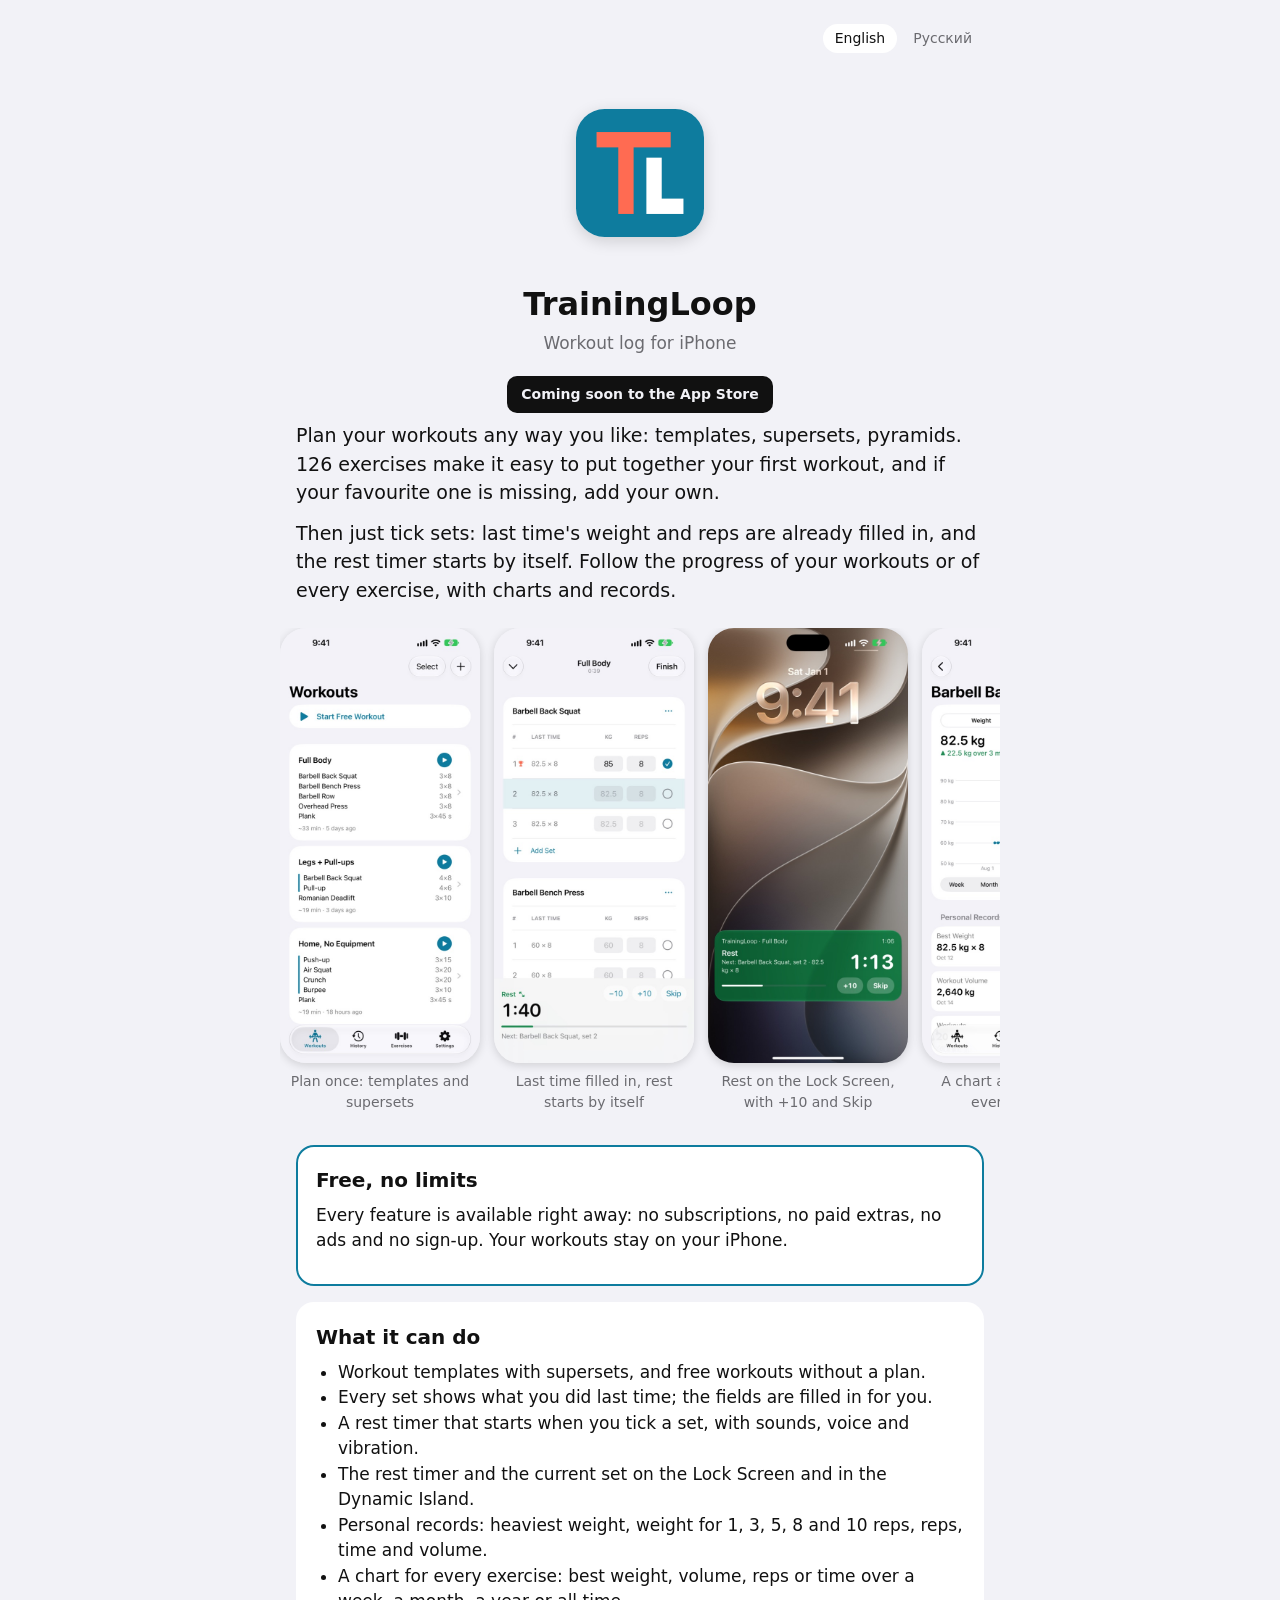
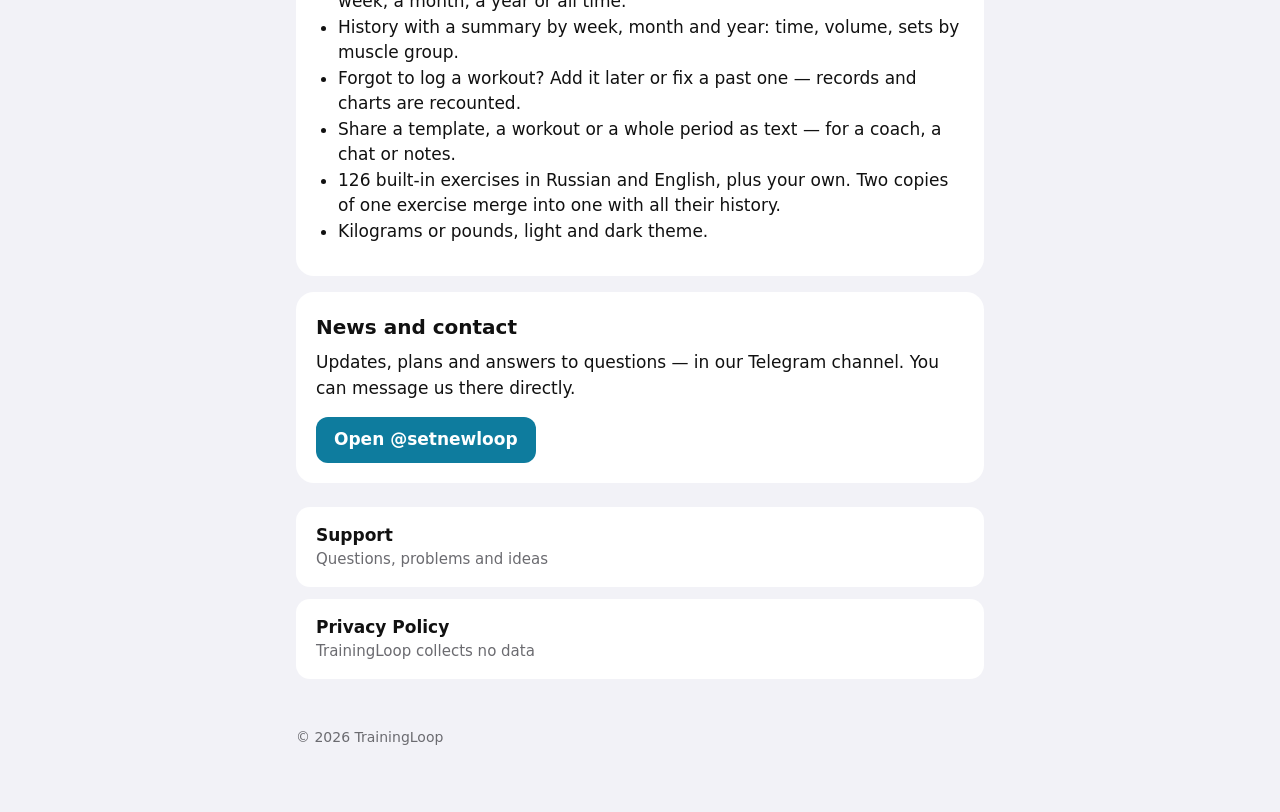
==== commit 160819c1: "Merge two exercises into one (D24) Exercises → Select → pick two → Merge, then choose which one to k" ====
--- a/site/index.html
+++ b/site/index.html
@@ -69,7 +69,7 @@
         <li>History with a summary by week, month and year: time, volume, sets by muscle group.</li>
         <li>Forgot to log a workout? Add it later or fix a past one — records and charts are recounted.</li>
         <li>Share a template, a workout or a whole period as text — for a coach, a chat or notes.</li>
-        <li>126 built-in exercises in Russian and English, plus your own.</li>
+        <li>126 built-in exercises in Russian and English, plus your own. Two copies of one exercise merge into one with all their history.</li>
         <li>Kilograms or pounds, light and dark theme.</li>
       </ul>
     </div>
@@ -121,7 +121,7 @@
         <li>История и сводка за неделю, месяц и год: время, тоннаж, подходы по группам мышц.</li>
         <li>Забыли записать тренировку? Добавьте её задним числом или исправьте прошлую — рекорды и графики пересчитаются.</li>
         <li>Отправьте шаблон, тренировку или весь период текстом — тренеру, в чат или в заметки.</li>
-        <li>126 встроенных упражнений на русском и английском, плюс свои.</li>
+        <li>126 встроенных упражнений на русском и английском, плюс свои. Два дубля одного упражнения можно объединить вместе с историей.</li>
         <li>Килограммы или фунты, светлая и тёмная тема.</li>
       </ul>
     </div>
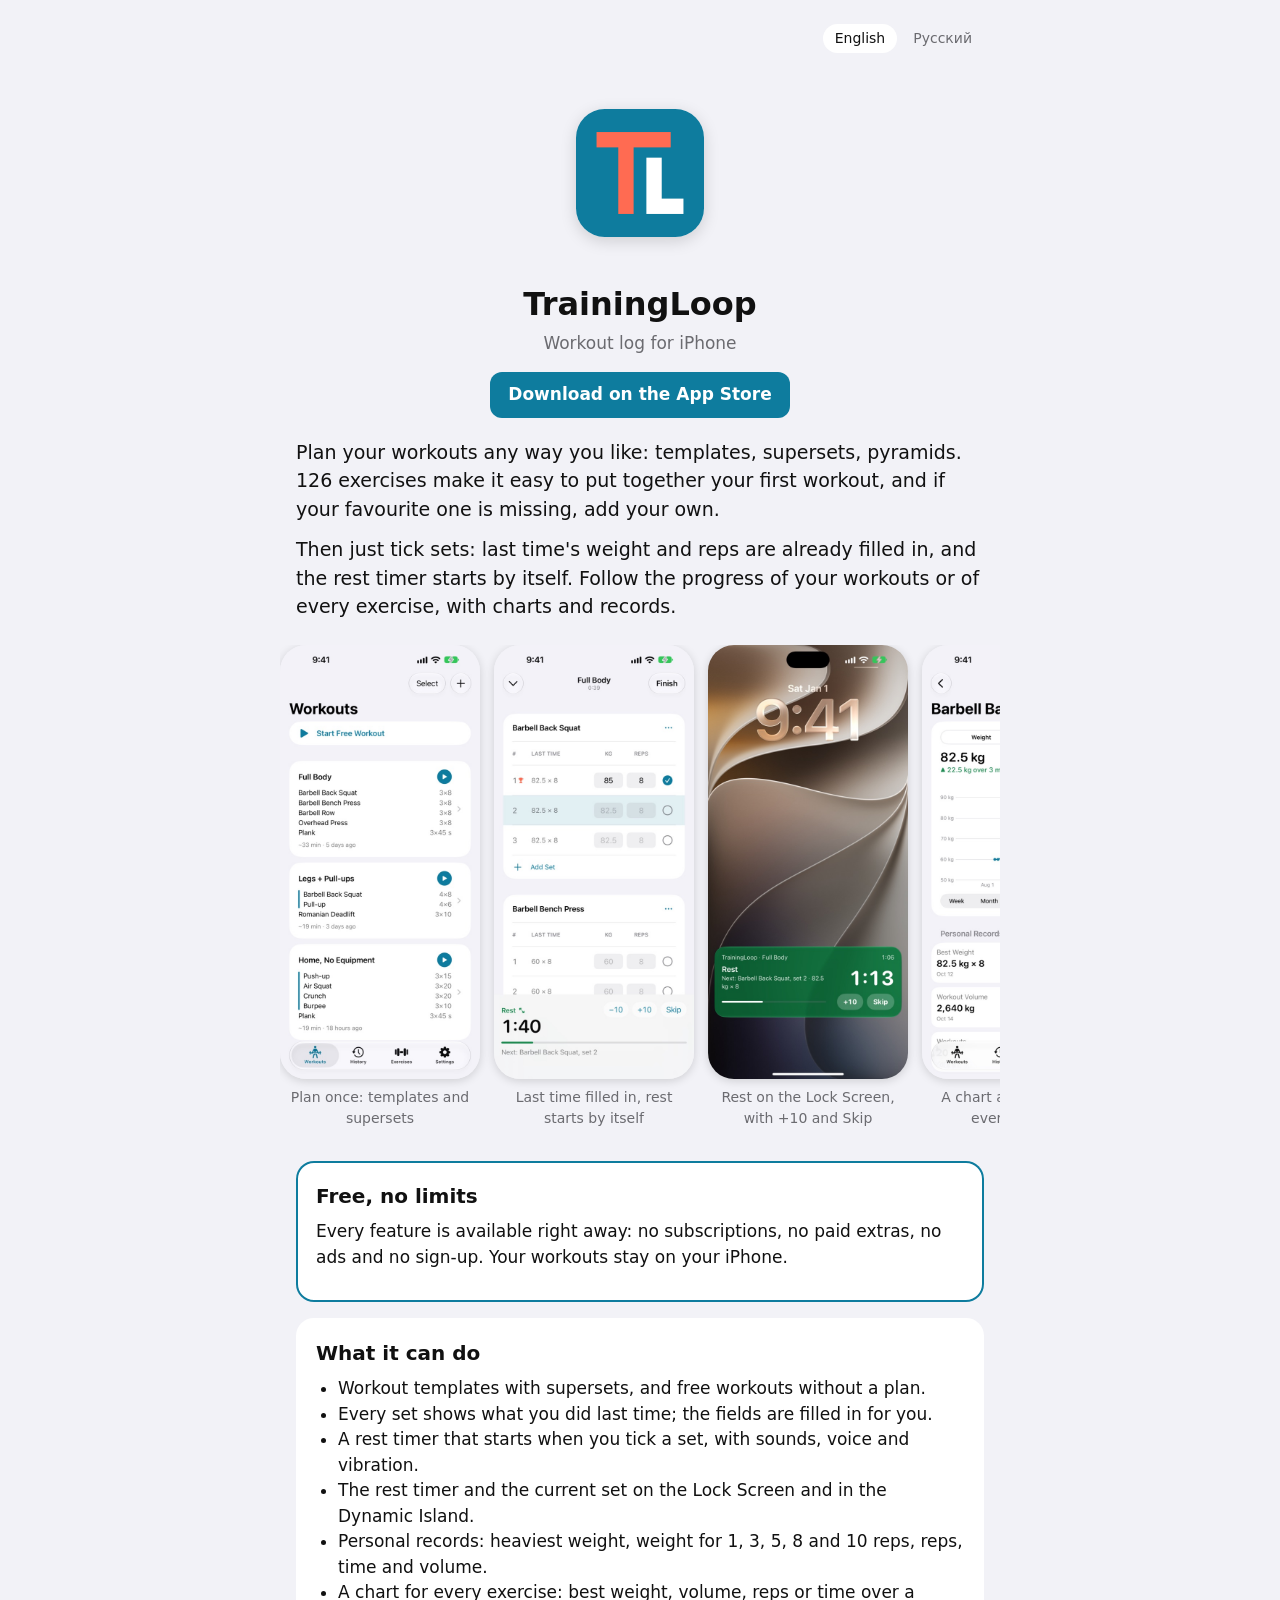
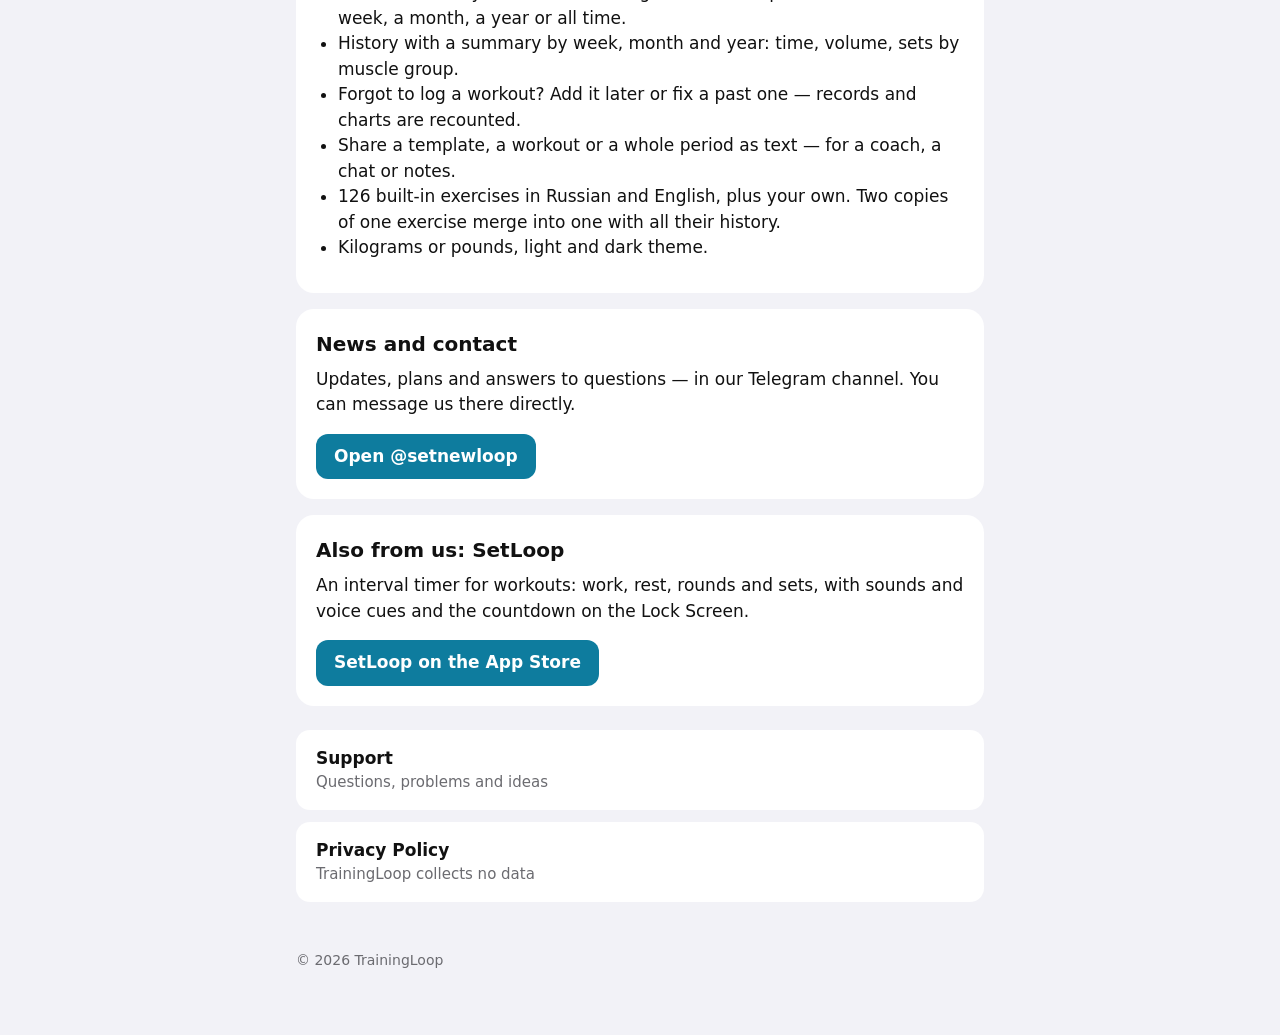
==== commit 2afc6e0f: "Site and README: TrainingLoop is on the App Store, link to SetLoop Co-Authored-By: Claude Opus 5.5 <" ====
--- a/site/index.html
+++ b/site/index.html
@@ -18,7 +18,7 @@
 <meta name="twitter:card" content="summary_large_image">
 <link rel="icon" href="icon.png">
 <link rel="apple-touch-icon" href="icon.png">
-<link rel="stylesheet" href="style.css?v=3">
+<link rel="stylesheet" href="style.css?v=4">
 <script src="lang.js"></script>
 </head>
 <body>
@@ -38,7 +38,7 @@
     <div class="hero">
       <h1>TrainingLoop</h1>
       <p class="muted">Workout log for iPhone</p>
-      <span class="badge">Coming soon to the App Store</span>
+      <p class="store"><a class="button" href="https://apps.apple.com/ru/app/trainingloop/id6837618686">Download on the App Store</a></p>
     </div>
     <p class="lead">Plan your workouts any way you like: templates, supersets, pyramids. 126 exercises make it easy to put together your first workout, and if your favourite one is missing, add your own.</p>
     <p class="lead">Then just tick sets: last time's weight and reps are already filled in, and the rest timer starts by itself. Follow the progress of your workouts or of every exercise, with charts and records.</p>
@@ -80,6 +80,12 @@
       <a class="button" href="https://t.me/setnewloop">Open @setnewloop</a>
     </div>
 
+    <div class="card sibling">
+      <h2>Also from us: SetLoop</h2>
+      <p>An interval timer for workouts: work, rest, rounds and sets, with sounds and voice cues and the countdown on the Lock Screen.</p>
+      <a class="button" href="https://apps.apple.com/ru/app/setloop-timer/id6837319745">SetLoop on the App Store</a>
+    </div>
+
     <div class="links">
       <a href="support/">Support<span>Questions, problems and ideas</span></a>
       <a href="privacy/">Privacy Policy<span>TrainingLoop collects no data</span></a>
@@ -90,7 +96,7 @@
     <div class="hero">
       <h1>TrainingLoop</h1>
       <p class="muted">Дневник тренировок для iPhone</p>
-      <span class="badge">Скоро в App Store</span>
+      <p class="store"><a class="button" href="https://apps.apple.com/ru/app/trainingloop/id6837618686">Скачать в App Store</a></p>
     </div>
     <p class="lead">Составляйте и планируйте тренировки как удобно: шаблоны, суперсеты, пирамиды. 126 упражнений помогут быстро собрать первую тренировку, а если любимого нет — добавьте своё.</p>
     <p class="lead">Дальше просто отмечайте подходы: вес и повторы прошлого раза уже подставлены, таймер отдыха запускается сам. Следите за прогрессом тренировок или каждого упражнения — с графиками и рекордами.</p>
@@ -132,6 +138,12 @@
       <a class="button" href="https://t.me/setnewloop">Открыть @setnewloop</a>
     </div>
 
+    <div class="card sibling">
+      <h2>Ещё от нас: SetLoop</h2>
+      <p>Интервальный таймер для тренировок: работа, отдых, циклы и сеты, со звуком и голосовыми подсказками и отсчётом на экране блокировки.</p>
+      <a class="button" href="https://apps.apple.com/ru/app/setloop-timer/id6837319745">SetLoop в App Store</a>
+    </div>
+
     <div class="links">
       <a href="support/">Поддержка<span>Вопросы, проблемы и идеи</span></a>
       <a href="privacy/">Политика конфиденциальности<span>TrainingLoop не собирает данные</span></a>
--- a/site/style.css
+++ b/site/style.css
@@ -62,7 +62,8 @@
   display: inline-block; margin-top: 8px; background: var(--fg); color: var(--bg);
   border-radius: 10px; padding: 8px 14px; font-size: 14px; font-weight: 600;
 }
-.telegram .button { margin-top: 4px; }
+.telegram .button, .sibling .button { margin-top: 4px; }
+.store { margin-top: 16px; }
 .shots {
   display: flex; gap: 14px; overflow-x: auto; scroll-snap-type: x mandatory;
   margin: 24px -16px; padding: 0 16px 8px; scrollbar-width: thin;
